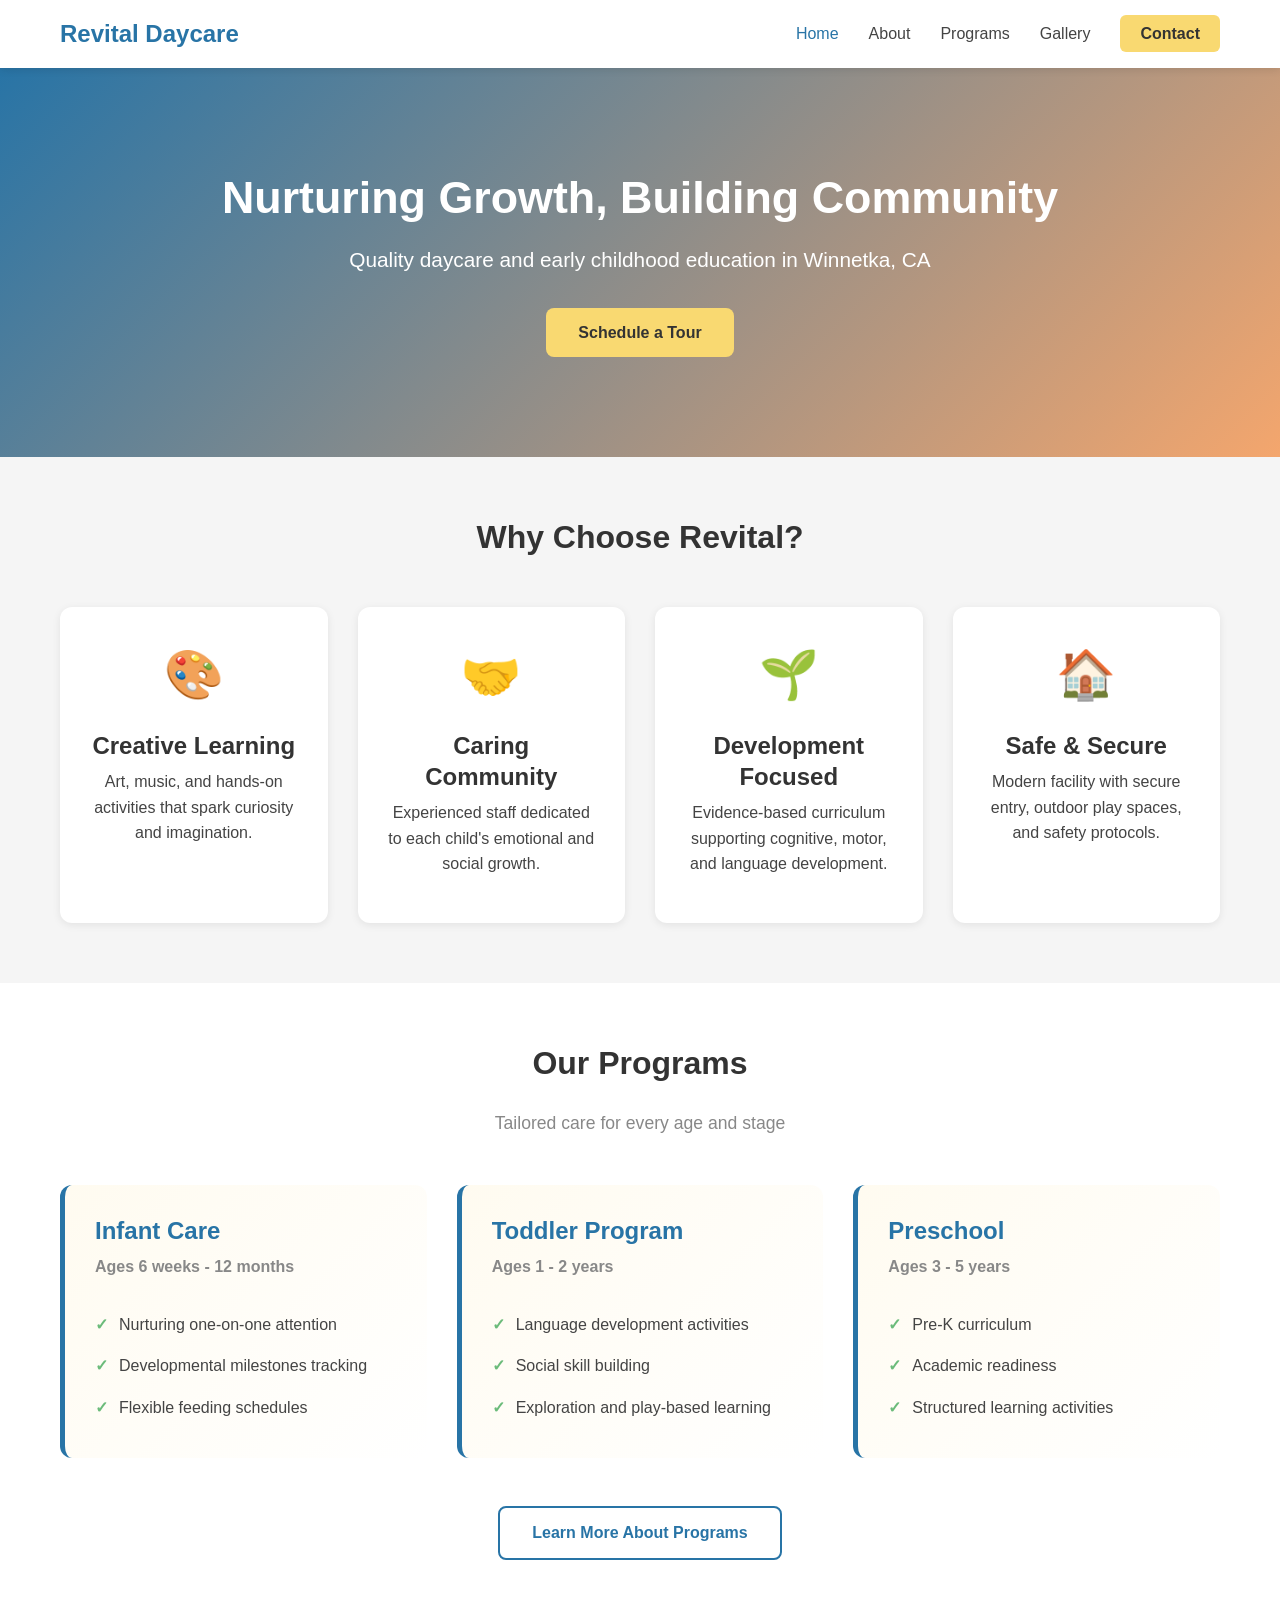
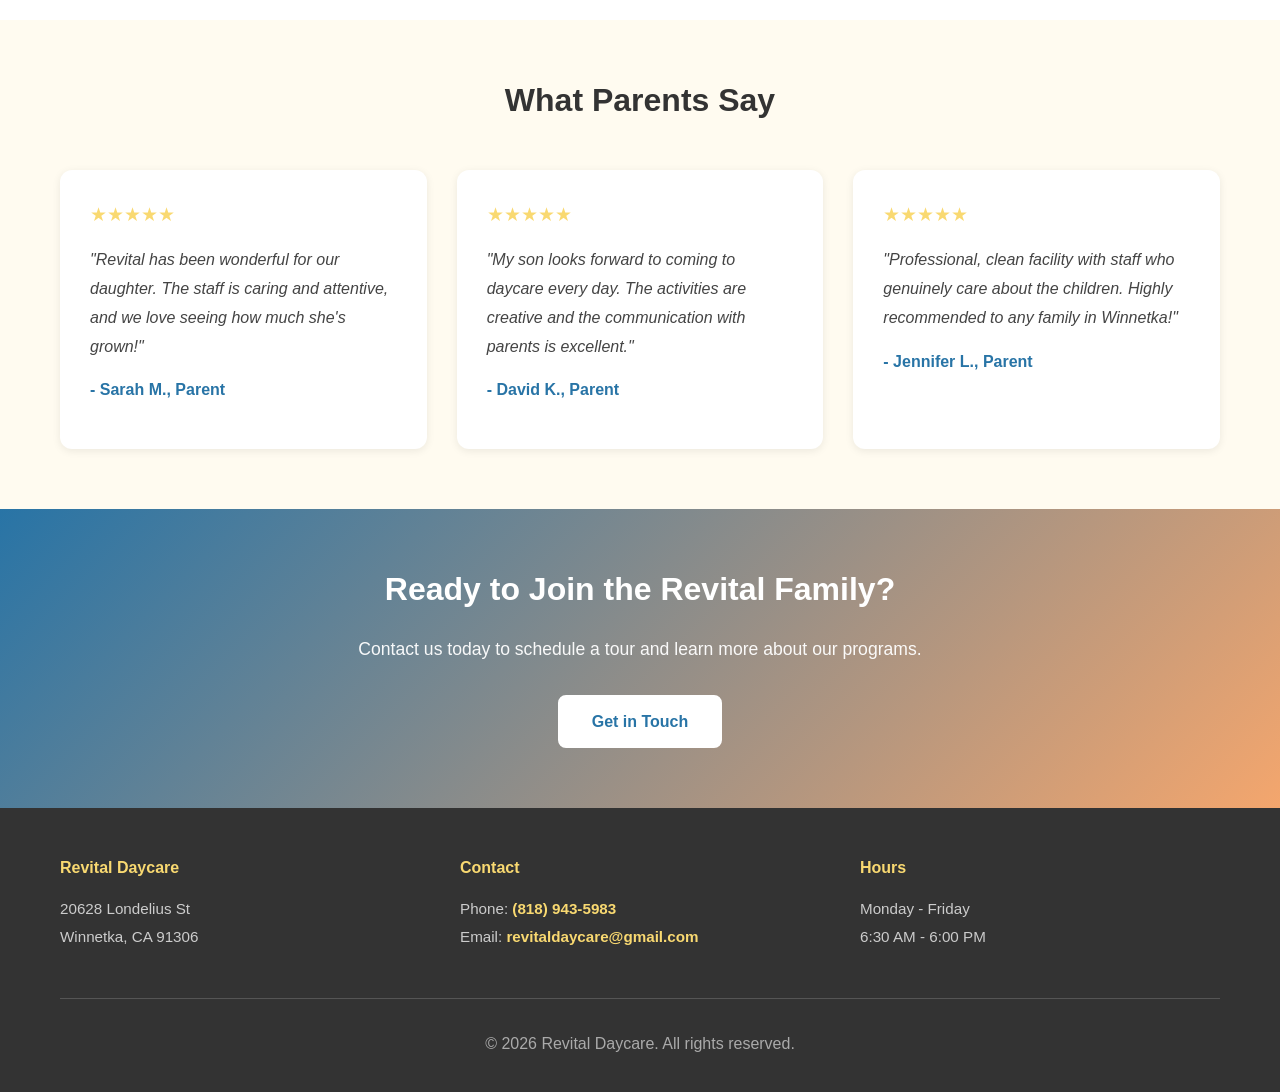
==== index.html @ ffdc086a "Initial commit: Revital Daycare static site 5 flat HTML pages, CSS, JS, SEO files (sitemap, robots.t" ====
<!DOCTYPE html>
<html lang="en">
<head>
    <meta charset="UTF-8">
    <meta name="viewport" content="width=device-width, initial-scale=1.0">
    <meta name="description" content="Revital Daycare in Winnetka, CA - Quality childcare and early childhood education for infants, toddlers, and preschoolers. Play-based learning in a safe, nurturing environment. Schedule a tour today!">
    <meta name="keywords" content="daycare, preschool, childcare, Winnetka, early childhood education">
    <meta name="author" content="Revital Daycare">
    <link rel="icon" type="image/x-icon" href="favicon.ico"> <!-- File missing --> <!-- File missing --> <!-- File missing --> <!-- File missing --> <!-- File missing -->
    <title>Revital Daycare - Quality Childcare in Winnetka, CA</title>
    <meta property="og:title" content="Revital Daycare - Quality Childcare in Winnetka, CA">
    <meta property="og:description" content="Quality childcare and early childhood education for infants, toddlers, and preschoolers in Winnetka, CA.">
    <meta property="og:type" content="website">
    <meta property="og:url" content="https://revitaldaycare.com">
    <meta property="og:image" content="https://revitaldaycare.com/images/og-image.jpg">
    <meta name="twitter:card" content="summary_large_image">
    <meta name="twitter:title" content="Revital Daycare - Quality Childcare in Winnetka, CA">
    <meta name="twitter:description" content="Quality childcare and early childhood education for infants, toddlers, and preschoolers in Winnetka, CA.">
    <meta name="twitter:image" content="https://revitaldaycare.com/images/og-image.jpg">
    <meta property="og:locale" content="en_US">
    <meta property="og:site_name" content="Revital Daycare">
    <link rel="canonical" href="https://revitaldaycare.com/">
    <link rel="stylesheet" href="styles.css">
    <script type="application/ld+json">
    {
      "@context": "https://schema.org",
      "@type": "ChildCare",
      "name": "Revital Daycare",
      "image": "https://revitaldaycare.com/images/logo.png",
      "description": "Quality childcare and early childhood education for infants, toddlers, and preschoolers in Winnetka, CA. Play-based learning, nurturing staff, and a safe environment.",
      "address": {
        "@type": "PostalAddress",
        "streetAddress": "20628 Londelius St",
        "addressLocality": "Winnetka",
        "addressRegion": "CA",
        "postalCode": "91306",
        "addressCountry": "US"
      },
      "telephone": "+1-818-943-5983",
      "url": "https://revitaldaycare.com",
      "openingHoursSpecification": {
        "@type": "OpeningHoursSpecification",
        "dayOfWeek": ["Monday", "Tuesday", "Wednesday", "Thursday", "Friday"],
        "opens": "06:30",
        "closes": "18:00"
      }
    }
    </script>
</head>
<body>
    <!-- Navigation -->
    <nav class="navbar">
        <div class="container">
            <div class="nav-brand">
                <a href="index.html" class="logo">Revital Daycare</a>
            </div>
            <ul class="nav-menu">
                <li><a href="index.html" class="active">Home</a></li>
                <li><a href="about.html">About</a></li>
                <li><a href="programs.html">Programs</a></li>
                <li><a href="gallery.html">Gallery</a></li>
                <li><a href="contact.html" class="btn-cta">Contact</a></li>
            </ul>
            <div class="hamburger">
                <span></span>
                <span></span>
                <span></span>
            </div>
        </div>
    </nav>

    <main id="main-content">

    <!-- Hero Section -->
    <section class="hero">
        <div class="hero-content">
            <h1>Nurturing Growth, Building Community</h1>
            <p>Quality daycare and early childhood education in Winnetka, CA</p>
            <a href="contact.html" class="btn btn-primary">Schedule a Tour</a>
        </div>
    </section>

    <!-- Features Section -->
    <section class="features">
        <div class="container">
            <h2>Why Choose Revital?</h2>
            <div class="features-grid">
                <div class="feature-card">
                    <div class="feature-icon">🎨</div>
                    <h3>Creative Learning</h3>
                    <p>Art, music, and hands-on activities that spark curiosity and imagination.</p>
                </div>
                <div class="feature-card">
                    <div class="feature-icon">🤝</div>
                    <h3>Caring Community</h3>
                    <p>Experienced staff dedicated to each child's emotional and social growth.</p>
                </div>
                <div class="feature-card">
                    <div class="feature-icon">🌱</div>
                    <h3>Development Focused</h3>
                    <p>Evidence-based curriculum supporting cognitive, motor, and language development.</p>
                </div>
                <div class="feature-card">
                    <div class="feature-icon">🏠</div>
                    <h3>Safe & Secure</h3>
                    <p>Modern facility with secure entry, outdoor play spaces, and safety protocols.</p>
                </div>
            </div>
        </div>
    </section>

    <!-- Programs Preview -->
    <section class="programs-preview">
        <div class="container">
            <h2>Our Programs</h2>
            <p class="section-subtitle">Tailored care for every age and stage</p>
            <div class="programs-grid">
                <div class="program-card">
                    <h3>Infant Care</h3>
                    <p>Ages 6 weeks - 12 months</p>
                    <ul>
                        <li>Nurturing one-on-one attention</li>
                        <li>Developmental milestones tracking</li>
                        <li>Flexible feeding schedules</li>
                    </ul>
                </div>
                <div class="program-card">
                    <h3>Toddler Program</h3>
                    <p>Ages 1 - 2 years</p>
                    <ul>
                        <li>Language development activities</li>
                        <li>Social skill building</li>
                        <li>Exploration and play-based learning</li>
                    </ul>
                </div>
                <div class="program-card">
                    <h3>Preschool</h3>
                    <p>Ages 3 - 5 years</p>
                    <ul>
                        <li>Pre-K curriculum</li>
                        <li>Academic readiness</li>
                        <li>Structured learning activities</li>
                    </ul>
                </div>
            </div>
            <a href="programs.html" class="btn btn-outline">Learn More About Programs</a>
        </div>
    </section>

    <!-- Testimonials -->
    <section class="testimonials">
        <div class="container">
            <h2>What Parents Say</h2>
            <div class="testimonials-grid">
                <div class="testimonial-card">
                    <p class="stars">★★★★★</p>
                    <p class="quote">"Revital has been wonderful for our daughter. The staff is caring and attentive, and we love seeing how much she's grown!"</p>
                    <p class="author">- Sarah M., Parent</p>
                </div>
                <div class="testimonial-card">
                    <p class="stars">★★★★★</p>
                    <p class="quote">"My son looks forward to coming to daycare every day. The activities are creative and the communication with parents is excellent."</p>
                    <p class="author">- David K., Parent</p>
                </div>
                <div class="testimonial-card">
                    <p class="stars">★★★★★</p>
                    <p class="quote">"Professional, clean facility with staff who genuinely care about the children. Highly recommended to any family in Winnetka!"</p>
                    <p class="author">- Jennifer L., Parent</p>
                </div>
            </div>
        </div>
    </section>

    <!-- CTA Section -->
    <section class="cta-section">
        <div class="container">
            <h2>Ready to Join the Revital Family?</h2>
            <p>Contact us today to schedule a tour and learn more about our programs.</p>
            <a href="contact.html" class="btn btn-light">Get in Touch</a>
        </div>
    </section>

    </main>

    <!-- Footer -->
    <footer class="footer">
        <div class="container">
            <div class="footer-content">
                <div class="footer-section">
                    <h4>Revital Daycare</h4>
                    <p>20628 Londelius St<br>Winnetka, CA 91306</p>
                </div>
                <div class="footer-section">
                    <h4>Contact</h4>
                    <p>Phone: <a href="tel:+1-818-943-5983">(818) 943-5983</a><br>
                    Email: <a href="mailto:revitaldaycare@gmail.com">revitaldaycare@gmail.com</a></p>
                </div>
                <div class="footer-section">
                    <h4>Hours</h4>
                    <p>Monday - Friday<br>6:30 AM - 6:00 PM</p>
                </div>
            </div>
            <div class="footer-bottom">
                <p>&copy; 2026 Revital Daycare. All rights reserved.</p>
            </div>
        </div>
    </footer>

    <script src="script.js"></script>
</body>
</html>
---- styles.css ----
/* ===== REVITAL DAYCARE - MAIN STYLESHEET ===== */

/* Color Palette */
:root {
    --primary: #2874A6;      /* Dark Teal - WCAG AA contrast on white */
    --secondary: #F4A66D;    /* Warm Coral */
    --accent: #F9D971;       /* Soft Yellow */
    --cream: #FFFBF0;        /* Cream */
    --light-gray: #F5F5F5;   /* Light Gray */
    --dark-gray: #333;       /* Dark Gray */
    --text: #444;            /* Body Text */
    --border: #E0E0E0;       /* Borders */
    --success: #6BBB7A;      /* Soft Green */
}

/* Scroll Animation */
.animate-fade {
    opacity: 0;
    transform: translateY(20px);
    transition: opacity 0.6s ease, transform 0.6s ease;
}
.animate-visible {
    opacity: 1 !important;
    transform: translateY(0) !important;
}

/* ===== RESET & BASE ===== */

* {
    margin: 0;
    padding: 0;
    box-sizing: border-box;
}

html {
    scroll-behavior: smooth;
}

body {
    font-family: 'Segoe UI', Tahoma, Geneva, Verdana, sans-serif;
    line-height: 1.6;
    color: var(--text);
    background-color: #fff;
}

.container {
    max-width: 1200px;
    margin: 0 auto;
    padding: 0 20px;
}

/* ===== TYPOGRAPHY ===== */

h1, h2, h3, h4, h5, h6 {
    font-family: 'Segoe UI', Tahoma, Geneva, Verdana, sans-serif;
    color: var(--dark-gray);
    margin-bottom: 1rem;
    line-height: 1.3;
}

h1 {
    font-size: 2.5rem;
    font-weight: 700;
}

h2 {
    font-size: 2rem;
    font-weight: 600;
    margin-bottom: 1.5rem;
}

h3 {
    font-size: 1.5rem;
    font-weight: 600;
}

p {
    margin-bottom: 1rem;
}

a {
    color: var(--primary);
    text-decoration: none;
    transition: color 0.3s ease;
}

a:hover {
    color: var(--secondary);
}

/* ===== BUTTONS ===== */

.btn {
    display: inline-block;
    padding: 12px 32px;
    border-radius: 8px;
    font-size: 1rem;
    font-weight: 600;
    text-align: center;
    cursor: pointer;
    transition: all 0.3s ease;
    border: none;
    text-decoration: none;
}

.btn-primary {
    background-color: var(--primary);
    color: white;
}

.btn-primary:hover {
    background-color: #4A8FBD;
    transform: translateY(-2px);
    box-shadow: 0 4px 12px rgba(93, 173, 226, 0.3);
}

.btn-outline {
    background-color: transparent;
    color: var(--primary);
    border: 2px solid var(--primary);
}

.btn-outline:hover {
    background-color: var(--primary);
    color: white;
}

.btn-light {
    background-color: white;
    color: var(--primary);
    border: 2px solid white;
}

.btn-light:hover {
    background-color: var(--cream);
    color: var(--primary);
}

/* ===== NAVIGATION ===== */

.navbar {
    background-color: white;
    box-shadow: 0 2px 8px rgba(0,0,0,0.1);
    position: sticky;
    top: 0;
    z-index: 100;
}

.navbar .container {
    display: flex;
    justify-content: space-between;
    align-items: center;
    padding: 15px 20px;
}

.nav-brand .logo {
    font-size: 1.5rem;
    font-weight: 700;
    color: var(--primary);
}

.nav-menu {
    display: flex;
    list-style: none;
    gap: 30px;
    align-items: center;
}

.nav-menu a {
    color: var(--text);
    font-weight: 500;
    transition: color 0.3s ease;
}

.nav-menu a:hover,
.nav-menu a.active {
    color: var(--primary);
}

.nav-menu .btn-cta {
    background-color: var(--accent);
    color: var(--dark-gray);
    padding: 10px 20px;
    border-radius: 6px;
    font-weight: 600;
}

.nav-menu .btn-cta:hover {
    background-color: #F5C94E;
    color: var(--dark-gray);
}

.hamburger {
    display: none;
    flex-direction: column;
    cursor: pointer;
}

.hamburger span {
    width: 25px;
    height: 3px;
    background-color: var(--primary);
    margin: 5px 0;
    transition: 0.3s;
}

/* ===== HERO SECTION ===== */

.hero {
    background: linear-gradient(135deg, var(--primary) 0%, var(--secondary) 100%);
    color: white;
    padding: 100px 20px;
    text-align: center;
}

.hero-content h1 {
    color: white;
    font-size: 2.8rem;
    margin-bottom: 1rem;
}

.hero-content p {
    font-size: 1.3rem;
    margin-bottom: 2rem;
}

.hero-content .btn-primary {
    background-color: var(--accent);
    color: var(--dark-gray);
}

.hero-content .btn-primary:hover {
    background-color: #F5C94E;
}

/* ===== PAGE HEADER ===== */

.page-header {
    background: linear-gradient(135deg, var(--primary) 0%, #4A8FBD 100%);
    color: white;
    padding: 60px 20px;
    text-align: center;
}

.page-header h1 {
    color: white;
    font-size: 2.5rem;
    margin-bottom: 0.5rem;
}

.page-header p {
    font-size: 1.2rem;
    opacity: 0.95;
}

/* ===== SECTIONS ===== */

section {
    padding: 60px 20px;
}

.section-subtitle {
    font-size: 1.1rem;
    color: #888;
    text-align: center;
    margin-bottom: 2rem;
}

/* ===== FEATURES SECTION ===== */

.features {
    background-color: var(--light-gray);
}

.features h2 {
    text-align: center;
    margin-bottom: 3rem;
}

.features-grid {
    display: grid;
    grid-template-columns: repeat(auto-fit, minmax(250px, 1fr));
    gap: 30px;
}

.feature-card {
    background-color: white;
    padding: 30px;
    border-radius: 12px;
    text-align: center;
    box-shadow: 0 2px 8px rgba(0,0,0,0.08);
    transition: transform 0.3s ease, box-shadow 0.3s ease;
}

.feature-card:hover {
    transform: translateY(-5px);
    box-shadow: 0 4px 15px rgba(0,0,0,0.15);
}

.feature-icon {
    font-size: 3rem;
    margin-bottom: 1rem;
}

.feature-card h3 {
    margin-bottom: 0.5rem;
}

/* ===== PROGRAMS SECTION ===== */

.programs-preview {
    text-align: center;
}

.programs-grid {
    display: grid;
    grid-template-columns: repeat(auto-fit, minmax(280px, 1fr));
    gap: 30px;
    margin: 3rem 0;
}

.program-card {
    background: linear-gradient(135deg, var(--cream) 0%, white 100%);
    padding: 30px;
    border-radius: 12px;
    border-left: 5px solid var(--primary);
    text-align: left;
    transition: all 0.3s ease;
}

.program-card:hover {
    box-shadow: 0 4px 15px rgba(0,0,0,0.1);
    transform: translateY(-3px);
}

.program-card h3 {
    color: var(--primary);
    margin-bottom: 0.5rem;
}

.program-card p {
    color: #888;
    font-weight: 600;
    margin-bottom: 1.5rem;
}

.program-card ul {
    list-style: none;
    text-align: left;
}

.program-card li {
    padding: 0.5rem 0;
    padding-left: 1.5rem;
    position: relative;
}

.program-card li:before {
    content: "✓";
    position: absolute;
    left: 0;
    color: var(--success);
    font-weight: bold;
}

/* ===== TESTIMONIALS ===== */

.testimonials {
    background-color: var(--cream);
}

.testimonials h2 {
    text-align: center;
    margin-bottom: 3rem;
}

.testimonials-grid {
    display: grid;
    grid-template-columns: repeat(auto-fit, minmax(300px, 1fr));
    gap: 30px;
}

.testimonial-card {
    background-color: white;
    padding: 30px;
    border-radius: 12px;
    box-shadow: 0 2px 8px rgba(0,0,0,0.08);
}

.testimonial-card .stars {
    color: var(--accent);
    font-size: 1.2rem;
    margin-bottom: 1rem;
}

.testimonial-card .quote {
    font-style: italic;
    color: var(--text);
    margin-bottom: 1rem;
    line-height: 1.8;
}

.testimonial-card .author {
    font-weight: 600;
    color: var(--primary);
}

/* ===== ABOUT SECTION ===== */

.about-section {
    max-width: 800px;
    margin: 0 auto;
}

.about-content p {
    font-size: 1.1rem;
    line-height: 1.8;
    color: var(--text);
}

/* ===== MISSION & VALUES ===== */

.mission-values {
    background-color: var(--light-gray);
}

.mission-box {
    background: linear-gradient(135deg, var(--primary) 0%, var(--secondary) 100%);
    color: white;
    padding: 40px;
    border-radius: 12px;
    margin-bottom: 3rem;
    text-align: center;
    max-width: 800px;
    margin-left: auto;
    margin-right: auto;
}

.mission-box h2 {
    color: white;
}

.values-grid {
    display: grid;
    grid-template-columns: repeat(auto-fit, minmax(240px, 1fr));
    gap: 25px;
    margin-top: 2rem;
}

.value-card {
    background-color: white;
    padding: 25px;
    border-radius: 12px;
    text-align: center;
    border-top: 4px solid var(--primary);
    transition: transform 0.3s ease;
}

.value-card:hover {
    transform: translateY(-3px);
}

/* ===== FACILITY ===== */

.facility {
    max-width: 1000px;
    margin: 0 auto;
}

.facility-grid {
    display: grid;
    grid-template-columns: repeat(auto-fit, minmax(280px, 1fr));
    gap: 30px;
    margin-top: 2rem;
}

.facility-item {
    background: linear-gradient(135deg, var(--cream) 0%, white 100%);
    padding: 30px;
    border-radius: 12px;
    border-left: 4px solid var(--secondary);
    transition: all 0.3s ease;
}

.facility-item:hover {
    box-shadow: 0 4px 12px rgba(0,0,0,0.1);
}

.facility-item h3 {
    color: var(--primary);
    margin-bottom: 0.5rem;
}

/* ===== TEAM ===== */

.team h2 {
    text-align: center;
}

.team-grid {
    display: grid;
    grid-template-columns: repeat(auto-fit, minmax(250px, 1fr));
    gap: 30px;
    margin: 3rem 0;
}

.team-member {
    background-color: white;
    border-radius: 12px;
    overflow: hidden;
    box-shadow: 0 2px 8px rgba(0,0,0,0.08);
    transition: all 0.3s ease;
}

.team-member:hover {
    transform: translateY(-5px);
    box-shadow: 0 4px 15px rgba(0,0,0,0.15);
}

.member-image {
    background: linear-gradient(135deg, var(--primary) 0%, var(--secondary) 100%);
    height: 200px;
    display: flex;
    align-items: center;
    justify-content: center;
    color: white;
    font-size: 0.95rem;
    text-align: center;
    padding: 20px;
}

.team-member h3 {
    padding: 20px 20px 5px 20px;
    margin: 0;
}

.team-member .role {
    padding: 0 20px;
    color: var(--primary);
    font-weight: 600;
    font-size: 0.95rem;
}

.team-member .bio {
    padding: 10px 20px 20px 20px;
    font-size: 0.95rem;
}

.team-note {
    text-align: center;
    color: #666;
    font-style: italic;
    margin-top: 2rem;
}

/* ===== CERTIFICATIONS ===== */

.certifications {
    background-color: var(--light-gray);
}

.certifications h2 {
    text-align: center;
}

.cert-grid {
    display: grid;
    grid-template-columns: repeat(auto-fit, minmax(280px, 1fr));
    gap: 25px;
    margin-top: 2rem;
}

.cert-item {
    background-color: white;
    padding: 30px;
    border-radius: 12px;
    text-align: center;
    border-top: 4px solid var(--secondary);
}

/* ===== PROGRAM DETAILS ===== */

.program-detail {
    max-width: 1100px;
    margin: 0 auto;
}

.program-detail.alt {
    background-color: var(--light-gray);
}

.program-detail-content {
    display: grid;
    grid-template-columns: 1fr 1fr;
    gap: 50px;
    align-items: center;
    margin: 2rem 0;
}

.program-detail-content .program-text {
    flex: 1;
}

.program-detail-content .program-image {
    background: linear-gradient(135deg, var(--primary) 0%, var(--secondary) 100%);
    height: 400px;
    border-radius: 12px;
    display: flex;
    align-items: center;
    justify-content: center;
    color: white;
    font-size: 1rem;
    text-align: center;
    padding: 20px;
}

.age-range {
    color: var(--primary);
    font-weight: 600;
    font-size: 1.1rem;
}

.program-description {
    font-size: 1.05rem;
    line-height: 1.8;
    margin: 1.5rem 0;
    color: var(--text);
}

.program-features {
    list-style: none;
    margin: 1.5rem 0;
}

.program-features li {
    padding: 0.75rem 0;
    padding-left: 1.5rem;
    position: relative;
    line-height: 1.6;
}

.program-features li:before {
    content: "→";
    position: absolute;
    left: 0;
    color: var(--secondary);
    font-weight: bold;
}

/* ===== CURRICULUM ===== */

.curriculum {
    max-width: 1000px;
    margin: 0 auto;
}

.curriculum > p {
    font-size: 1.05rem;
    line-height: 1.8;
    margin-bottom: 2rem;
    color: var(--text);
}

.curriculum-grid {
    display: grid;
    grid-template-columns: repeat(auto-fit, minmax(240px, 1fr));
    gap: 25px;
    margin-top: 2rem;
}

.curriculum-item {
    background: linear-gradient(135deg, var(--cream) 0%, white 100%);
    padding: 25px;
    border-radius: 12px;
    border-left: 4px solid var(--primary);
}

.curriculum-item h3 {
    color: var(--primary);
    margin-bottom: 0.5rem;
}

/* ===== ENROLLMENT ===== */

.enrollment {
    max-width: 1000px;
    margin: 0 auto;
}

.enrollment h2 {
    text-align: center;
}

.enrollment-content {
    display: grid;
    grid-template-columns: 1fr 1fr;
    gap: 40px;
    margin: 2rem 0;
}

.enrollment-info,
.pricing-note {
    background-color: var(--light-gray);
    padding: 30px;
    border-radius: 12px;
    border-left: 4px solid var(--primary);
}

.enrollment-info h3,
.pricing-note h3 {
    color: var(--primary);
    margin-bottom: 1rem;
}

.enrollment-info ol {
    padding-left: 1.5rem;
}

.enrollment-info li {
    margin-bottom: 0.75rem;
    line-height: 1.6;
}

.enrollment-cta {
    background: linear-gradient(135deg, var(--primary) 0%, var(--secondary) 100%);
    color: white;
    padding: 40px;
    border-radius: 12px;
    text-align: center;
    margin-top: 2rem;
}

.enrollment-cta h3 {
    color: white;
    margin-bottom: 0.5rem;
}

.enrollment-cta p {
    color: rgba(255,255,255,0.95);
    margin-bottom: 1.5rem;
}

/* ===== GALLERY ===== */

.gallery {
    max-width: 1200px;
    margin: 0 auto;
}

.gallery-intro {
    text-align: center;
    font-size: 1.05rem;
    margin-bottom: 2rem;
    color: var(--text);
}

.gallery h2 {
    color: var(--primary);
    margin: 2.5rem 0 1.5rem 0;
}

.gallery-grid {
    display: grid;
    grid-template-columns: repeat(auto-fill, minmax(280px, 1fr));
    gap: 20px;
    margin-bottom: 3rem;
}

.gallery-item {
    border-radius: 12px;
    overflow: hidden;
    box-shadow: 0 2px 8px rgba(0,0,0,0.1);
    transition: all 0.3s ease;
}

.gallery-item:hover {
    transform: translateY(-5px);
    box-shadow: 0 4px 15px rgba(0,0,0,0.15);
}

.gallery-image {
    background: linear-gradient(135deg, var(--primary) 0%, var(--secondary) 100%);
    height: 250px;
    display: flex;
    align-items: center;
    justify-content: center;
    color: white;
    font-size: 0.95rem;
    text-align: center;
    padding: 20px;
}

.gallery-caption {
    background-color: white;
    padding: 15px;
    text-align: center;
    font-weight: 600;
    color: var(--primary);
}

.gallery-info {
    background-color: var(--light-gray);
    text-align: center;
    border-radius: 12px;
    padding: 40px;
}

.gallery-info h2 {
    margin-bottom: 1rem;
}

.gallery-info p {
    margin-bottom: 1.5rem;
}

/* ===== CONTACT ===== */

.contact-section {
    max-width: 1200px;
    margin: 0 auto;
}

.contact-grid {
    display: grid;
    grid-template-columns: 1fr 1fr;
    gap: 50px;
}

.contact-info h2 {
    margin-bottom: 2rem;
    color: var(--primary);
}

.info-item {
    margin-bottom: 2rem;
    padding-bottom: 2rem;
    border-bottom: 2px solid var(--border);
}

.info-item:last-child {
    border-bottom: none;
}

.info-item h3 {
    color: var(--primary);
    margin-bottom: 0.5rem;
}

.contact-form-wrapper h2 {
    color: var(--primary);
    margin-bottom: 2rem;
}

.contact-form {
    background-color: var(--light-gray);
    padding: 30px;
    border-radius: 12px;
}

.form-group {
    margin-bottom: 1.5rem;
}

.form-group label {
    display: block;
    margin-bottom: 0.5rem;
    font-weight: 600;
    color: var(--dark-gray);
}

.form-group input,
.form-group select,
.form-group textarea {
    width: 100%;
    padding: 12px;
    border: 2px solid var(--border);
    border-radius: 6px;
    font-family: inherit;
    font-size: 1rem;
    transition: border-color 0.3s ease;
}

.form-group input:focus,
.form-group select:focus,
.form-group textarea:focus {
    outline: none;
    border-color: var(--primary);
    box-shadow: 0 0 0 3px rgba(93, 173, 226, 0.1);
}

.contact-form button {
    width: 100%;
    margin-top: 1rem;
}

.form-note {
    text-align: center;
    color: #888;
    font-size: 0.9rem;
    margin-top: 1rem;
}

/* ===== MAP SECTION ===== */

.map-section {
    max-width: 1000px;
    margin: 0 auto;
    text-align: center;
}

.map-placeholder {
    background: linear-gradient(135deg, var(--primary) 0%, var(--secondary) 100%);
    height: 400px;
    border-radius: 12px;
    display: flex;
    flex-direction: column;
    align-items: center;
    justify-content: center;
    color: white;
    font-size: 1.1rem;
    margin-top: 2rem;
}

/* ===== FAQ ===== */

.faq {
    background-color: var(--light-gray);
}

.faq .container {
    max-width: 1000px;
}

.faq h2 {
    text-align: center;
}

.faq-grid {
    display: grid;
    grid-template-columns: repeat(auto-fit, minmax(300px, 1fr));
    gap: 30px;
    margin-top: 2rem;
}

.faq-item {
    background-color: white;
    padding: 25px;
    border-radius: 12px;
    border-left: 4px solid var(--secondary);
}

.faq-item h3 {
    color: var(--primary);
    margin-bottom: 0.75rem;
}

.faq-item p {
    font-size: 0.95rem;
    line-height: 1.6;
}

/* ===== CTA SECTION ===== */

.cta-section {
    background: linear-gradient(135deg, var(--primary) 0%, var(--secondary) 100%);
    color: white;
    text-align: center;
}

.cta-section h2 {
    color: white;
}

.cta-section p {
    color: rgba(255,255,255,0.95);
    font-size: 1.1rem;
    margin-bottom: 2rem;
}

/* ===== FOOTER ===== */

.footer {
    background-color: var(--dark-gray);
    color: white;
    padding: 50px 20px 20px;
}

.footer-content {
    display: grid;
    grid-template-columns: repeat(auto-fit, minmax(250px, 1fr));
    gap: 40px;
    margin-bottom: 2rem;
}

.footer-section h4 {
    color: var(--accent);
    margin-bottom: 1rem;
}

.footer-section p {
    font-size: 0.95rem;
    line-height: 1.8;
    color: #ccc;
}

.footer-section a {
    color: var(--accent);
    font-weight: 600;
}

.footer-section a:hover {
    color: white;
}

.footer-bottom {
    text-align: center;
    padding-top: 2rem;
    border-top: 1px solid #555;
    color: #aaa;
}

/* ===== RESPONSIVE DESIGN ===== */

@media (max-width: 768px) {
    h1 {
        font-size: 2rem;
    }

    h2 {
        font-size: 1.5rem;
    }

    .nav-menu {
        display: none;
        flex-direction: column;
        position: absolute;
        top: 70px;
        left: 0;
        width: 100%;
        background-color: white;
        padding: 20px;
        gap: 10px;
        box-shadow: 0 2px 8px rgba(0,0,0,0.1);
    }

    .nav-menu.active {
        display: flex;
    }

    .hamburger {
        display: flex;
    }

    .hero {
        padding: 60px 20px;
    }

    .hero-content h1 {
        font-size: 2rem;
    }

    .hero-content p {
        font-size: 1.1rem;
    }

    .features-grid,
    .programs-grid,
    .testimonials-grid,
    .values-grid,
    .facility-grid,
    .team-grid,
    .cert-grid,
    .curriculum-grid,
    .faq-grid,
    .gallery-grid {
        grid-template-columns: 1fr;
    }

    .program-detail-content {
        grid-template-columns: 1fr;
        gap: 30px;
    }

    .program-detail-content .program-image {
        height: 300px;
    }

    .contact-grid {
        grid-template-columns: 1fr;
        gap: 30px;
    }

    .enrollment-content {
        grid-template-columns: 1fr;
    }

    section {
        padding: 40px 20px;
    }

    .page-header h1 {
        font-size: 2rem;
    }

    .map-placeholder {
        height: 300px;
    }

    .contact-form-wrapper iframe {
        height: 600px;
    }
}

@media (max-width: 480px) {
    h1 {
        font-size: 1.5rem;
    }

    h2 {
        font-size: 1.3rem;
    }

    .btn {
        padding: 10px 20px;
        font-size: 0.9rem;
    }

    section {
        padding: 30px 15px;
    }

    .navbar .container {
        padding: 12px 15px;
    }

    .nav-brand .logo {
        font-size: 1.2rem;
    }

    .hero {
        padding: 40px 15px;
    }

    .hero-content h1 {
        font-size: 1.5rem;
    }

    .hero-content p {
        font-size: 1rem;
    }

    .contact-form {
        padding: 20px;
    }

    .feature-icon {
        font-size: 2rem;
    }

    .program-card,
    .testimonial-card,
    .value-card,
    .facility-item,
    .curriculum-item,
    .faq-item {
        padding: 20px;
    }

    .contact-form-wrapper iframe {
        height: 500px;
    }
}
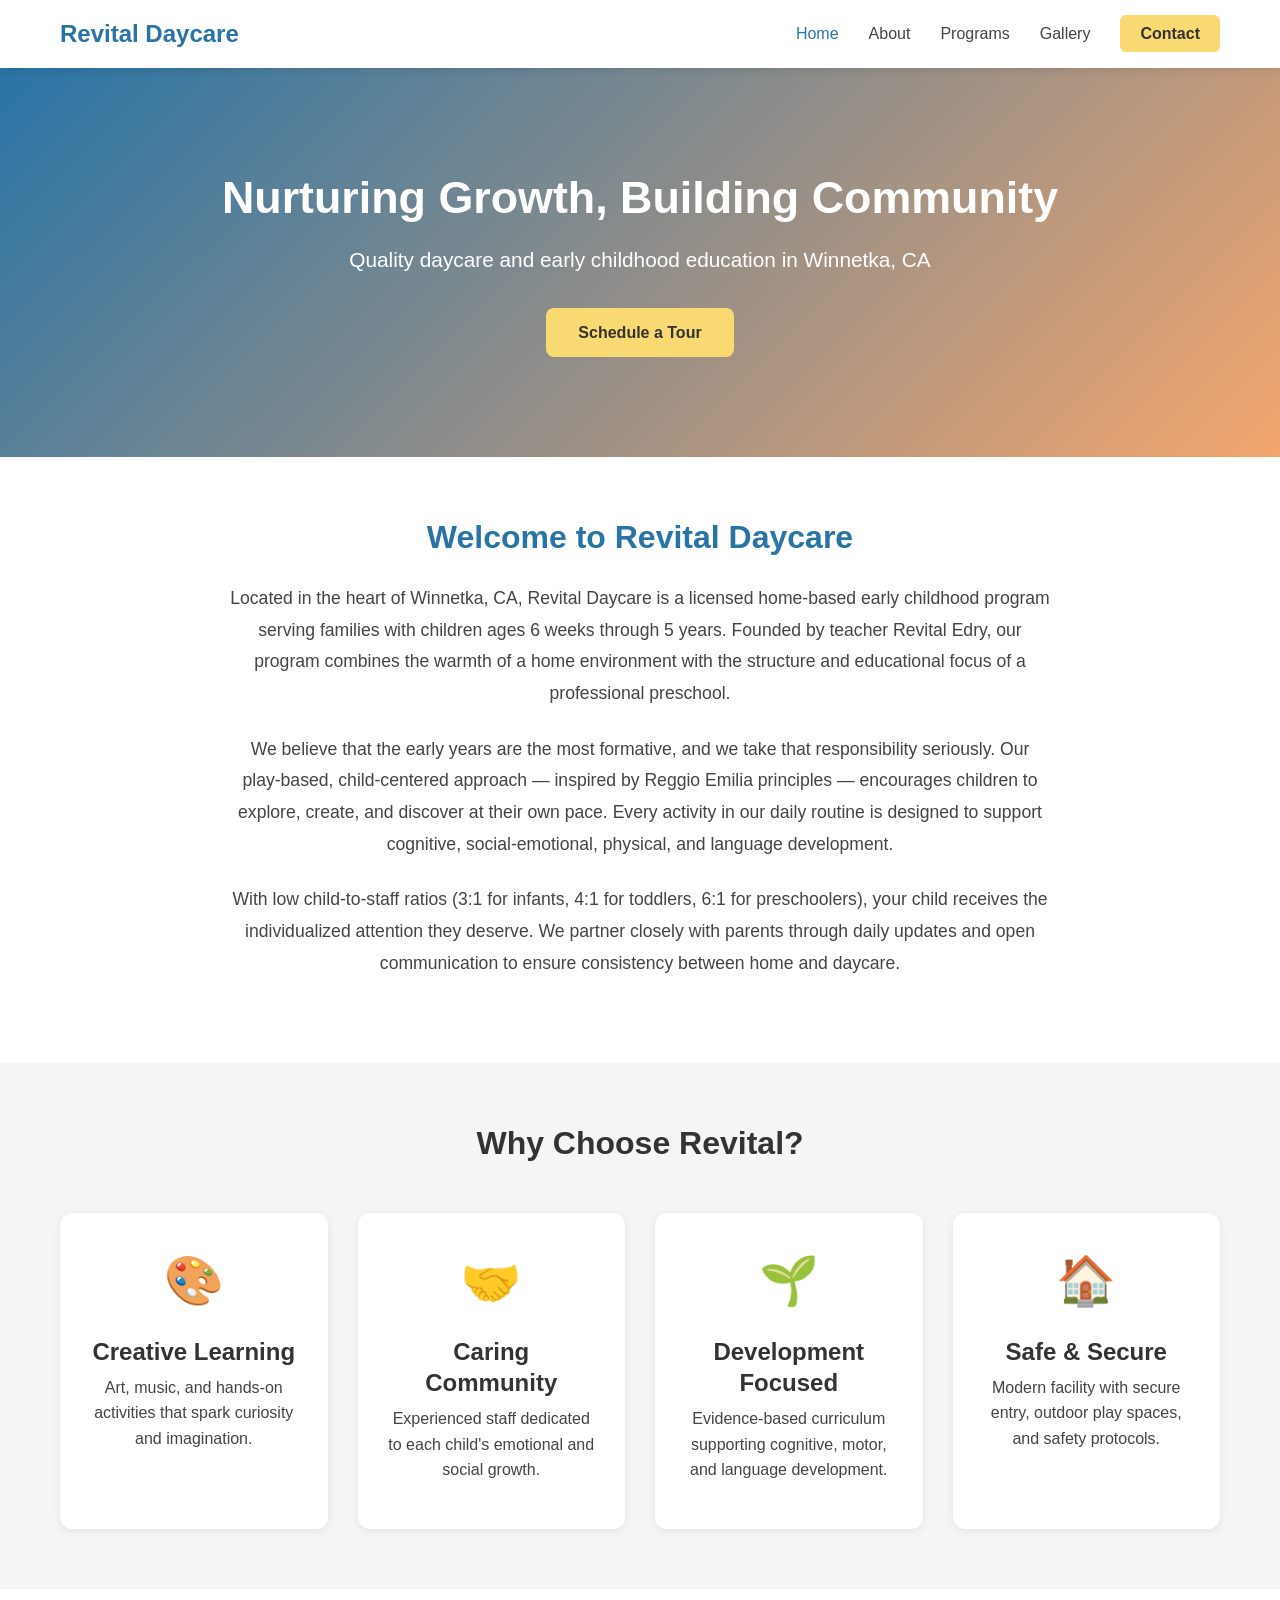
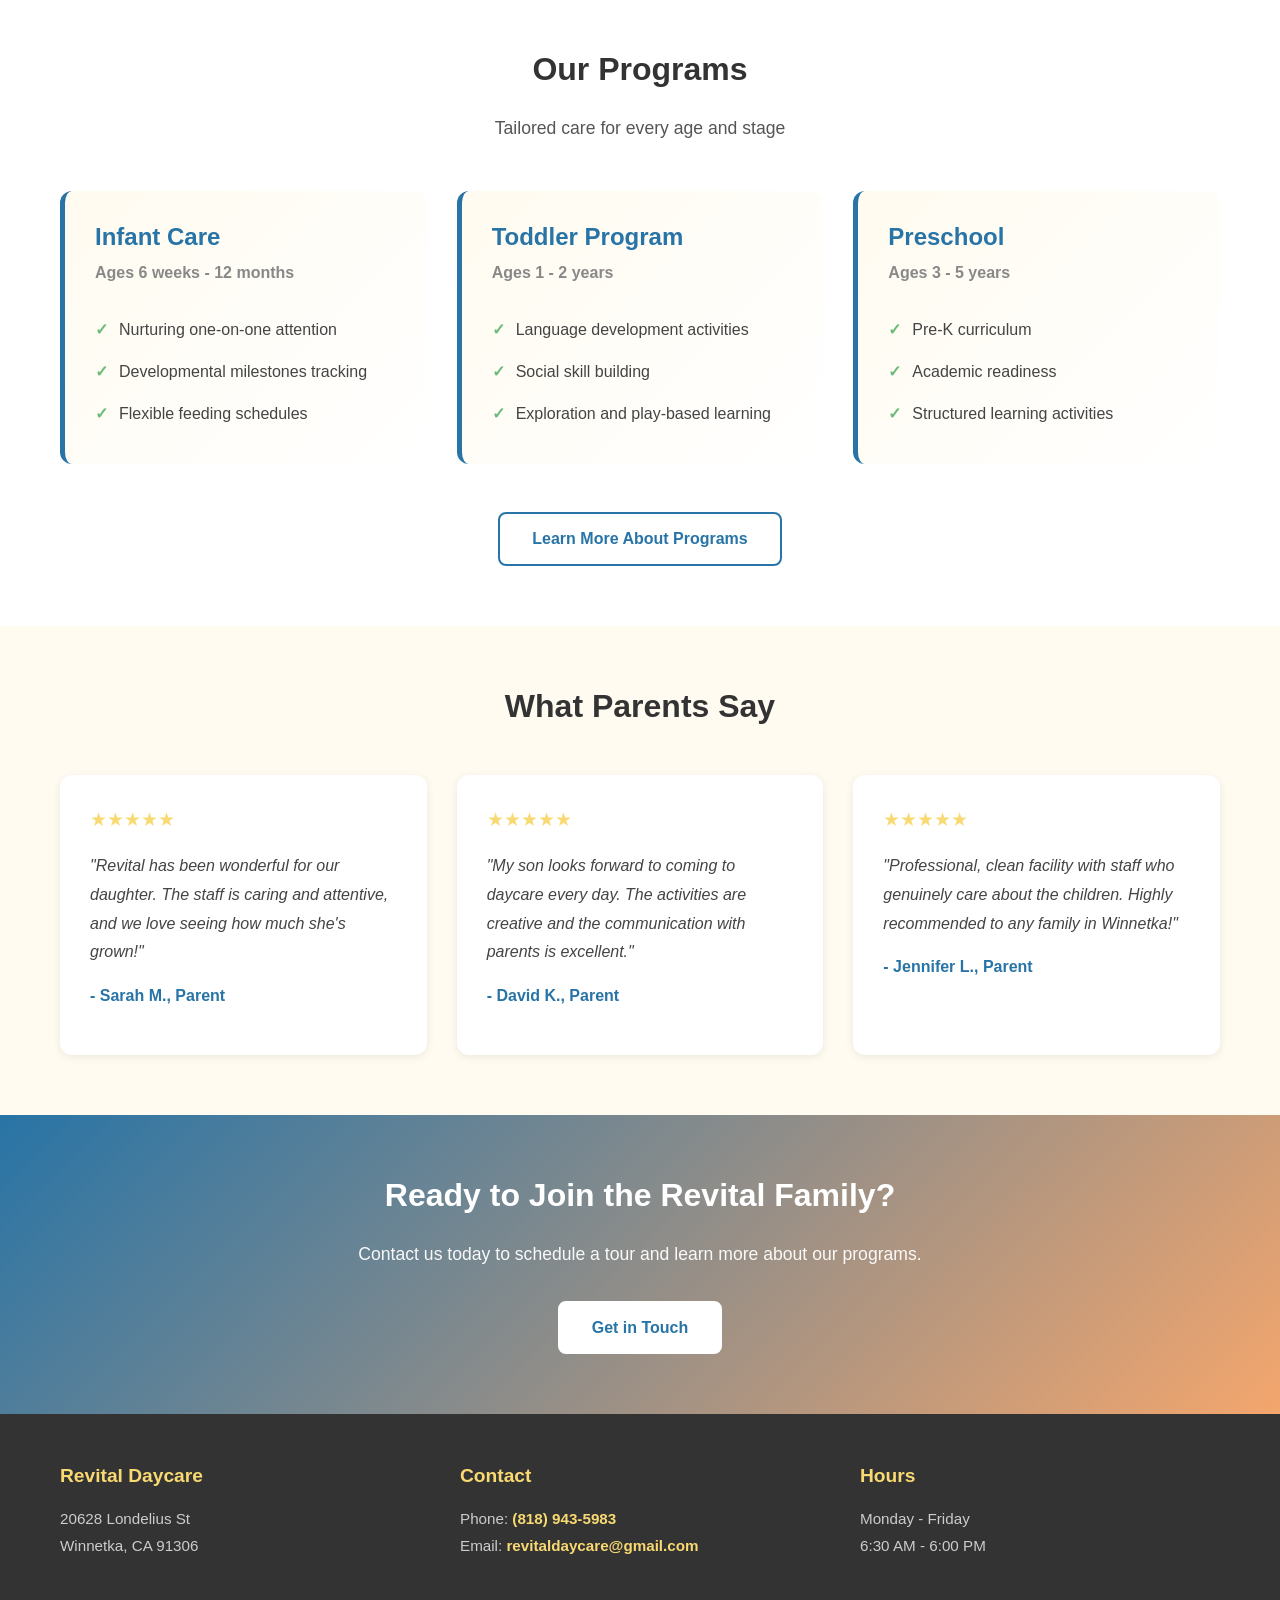
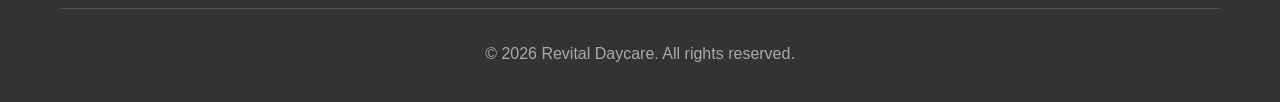
==== commit abae8723: "SEO audit fixes: heading order, contrast, homepage content, bios, images - Fix footer heading order:" ====
--- a/index.html
+++ b/index.html
@@ -6,7 +6,7 @@
     <meta name="description" content="Revital Daycare in Winnetka, CA - Quality childcare and early childhood education for infants, toddlers, and preschoolers. Play-based learning in a safe, nurturing environment. Schedule a tour today!">
     <meta name="keywords" content="daycare, preschool, childcare, Winnetka, early childhood education">
     <meta name="author" content="Revital Daycare">
-    <link rel="icon" type="image/x-icon" href="favicon.ico"> <!-- File missing --> <!-- File missing --> <!-- File missing --> <!-- File missing --> <!-- File missing -->
+    <link rel="icon" type="image/x-icon" href="favicon.ico">
     <title>Revital Daycare - Quality Childcare in Winnetka, CA</title>
     <meta property="og:title" content="Revital Daycare - Quality Childcare in Winnetka, CA">
     <meta property="og:description" content="Quality childcare and early childhood education for infants, toddlers, and preschoolers in Winnetka, CA.">
@@ -80,6 +80,18 @@
         </div>
     </section>
 
+    <!-- Welcome Section -->
+    <section id="welcome" class="welcome-section">
+        <div class="container">
+            <div class="welcome-content">
+                <h2>Welcome to Revital Daycare</h2>
+                <p>Located in the heart of Winnetka, CA, Revital Daycare is a licensed home-based early childhood program serving families with children ages 6 weeks through 5 years. Founded by teacher Revital Edry, our program combines the warmth of a home environment with the structure and educational focus of a professional preschool.</p>
+                <p>We believe that the early years are the most formative, and we take that responsibility seriously. Our play-based, child-centered approach — inspired by Reggio Emilia principles — encourages children to explore, create, and discover at their own pace. Every activity in our daily routine is designed to support cognitive, social-emotional, physical, and language development.</p>
+                <p>With low child-to-staff ratios (3:1 for infants, 4:1 for toddlers, 6:1 for preschoolers), your child receives the individualized attention they deserve. We partner closely with parents through daily updates and open communication to ensure consistency between home and daycare.</p>
+            </div>
+        </div>
+    </section>
+
     <!-- Features Section -->
     <section class="features">
         <div class="container">
@@ -187,16 +199,16 @@
         <div class="container">
             <div class="footer-content">
                 <div class="footer-section">
-                    <h4>Revital Daycare</h4>
+                    <h3>Revital Daycare</h3>
                     <p>20628 Londelius St<br>Winnetka, CA 91306</p>
                 </div>
                 <div class="footer-section">
-                    <h4>Contact</h4>
+                    <h3>Contact</h3>
                     <p>Phone: <a href="tel:+1-818-943-5983">(818) 943-5983</a><br>
                     Email: <a href="mailto:revitaldaycare@gmail.com">revitaldaycare@gmail.com</a></p>
                 </div>
                 <div class="footer-section">
-                    <h4>Hours</h4>
+                    <h3>Hours</h3>
                     <p>Monday - Friday<br>6:30 AM - 6:00 PM</p>
                 </div>
             </div>
--- a/styles.css
+++ b/styles.css
@@ -261,9 +261,29 @@
 
 .section-subtitle {
     font-size: 1.1rem;
-    color: #888;
+    color: #555;
     text-align: center;
     margin-bottom: 2rem;
+}
+
+/* ===== WELCOME SECTION ===== */
+
+.welcome-section {
+    max-width: 900px;
+    margin: 0 auto;
+    text-align: center;
+}
+
+.welcome-content h2 {
+    color: var(--primary);
+    margin-bottom: 1.5rem;
+}
+
+.welcome-content p {
+    font-size: 1.1rem;
+    line-height: 1.8;
+    color: var(--text);
+    margin-bottom: 1.5rem;
 }
 
 /* ===== FEATURES SECTION ===== */
@@ -895,7 +915,7 @@
 
 .form-note {
     text-align: center;
-    color: #888;
+    color: #555;
     font-size: 0.9rem;
     margin-top: 1rem;
 }
@@ -992,9 +1012,10 @@
     margin-bottom: 2rem;
 }
 
-.footer-section h4 {
+.footer-section h3 {
     color: var(--accent);
     margin-bottom: 1rem;
+    font-size: 1.2rem;
 }
 
 .footer-section p {
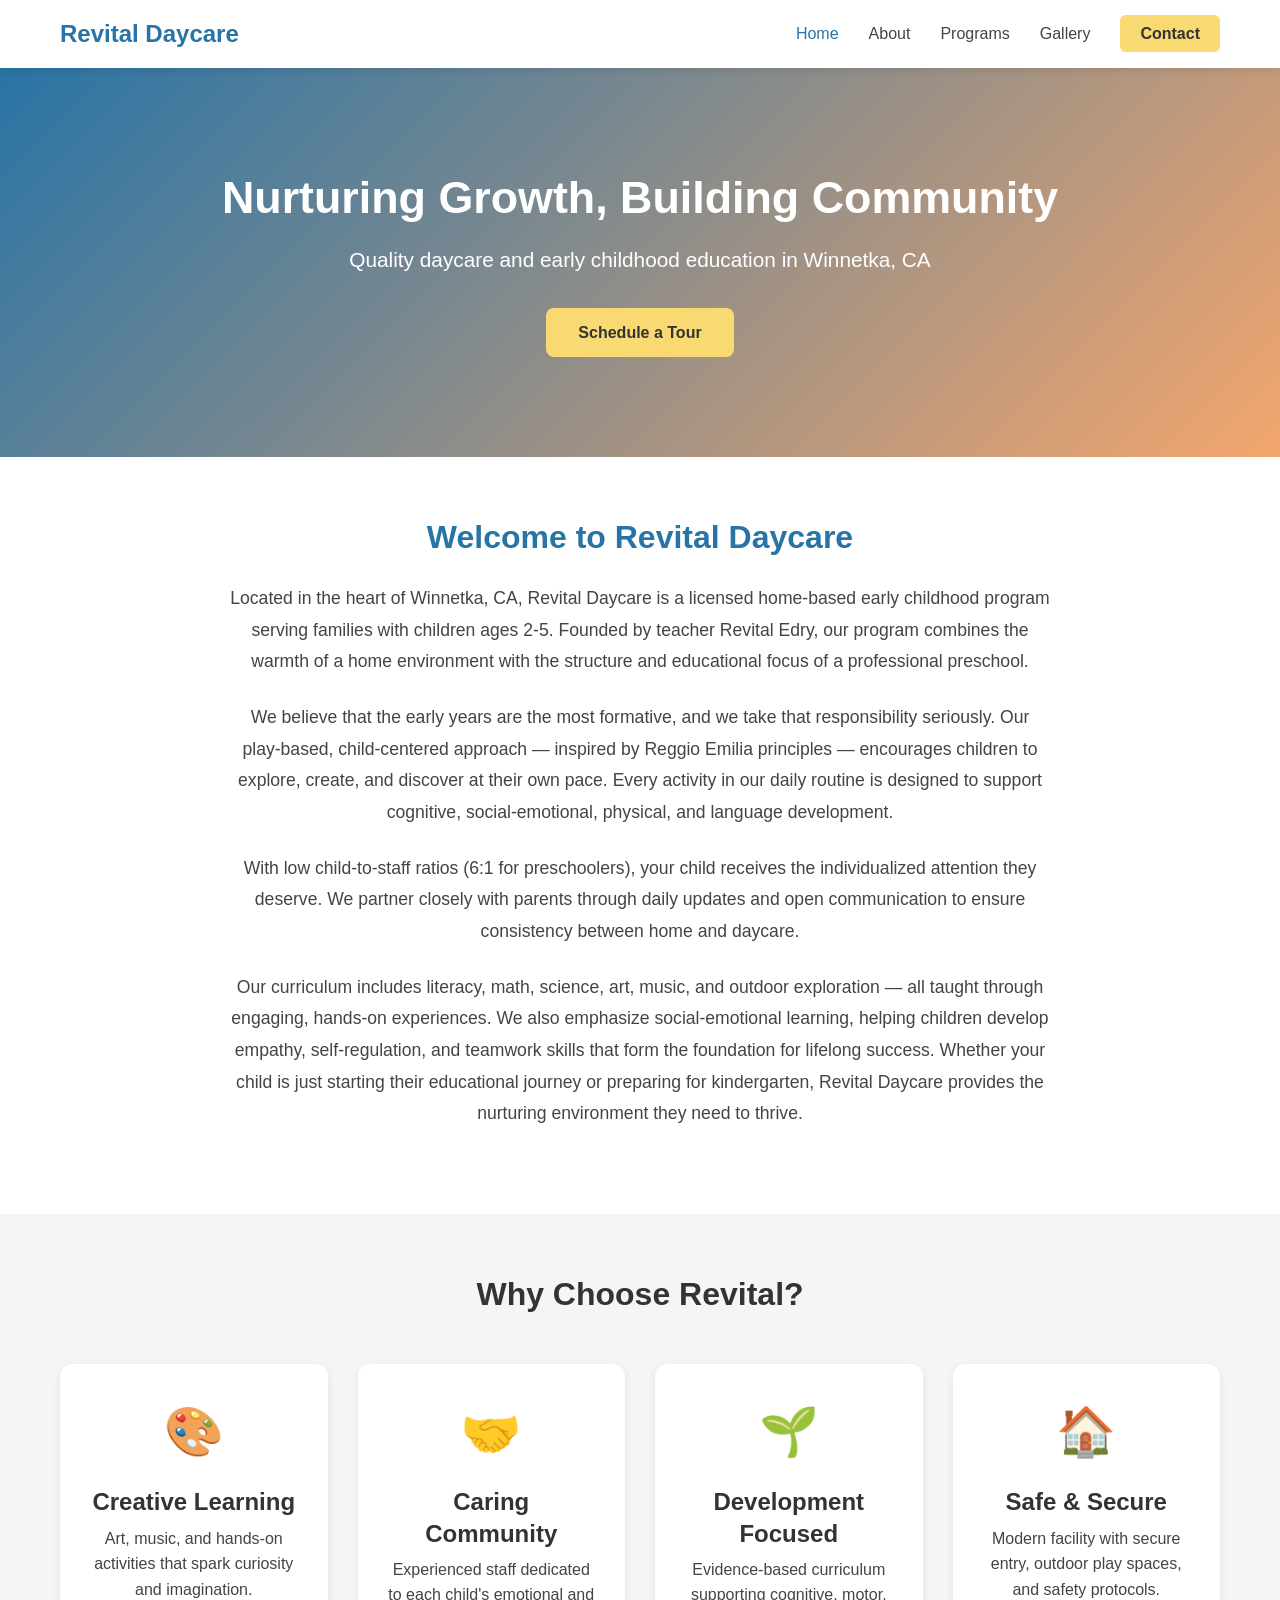
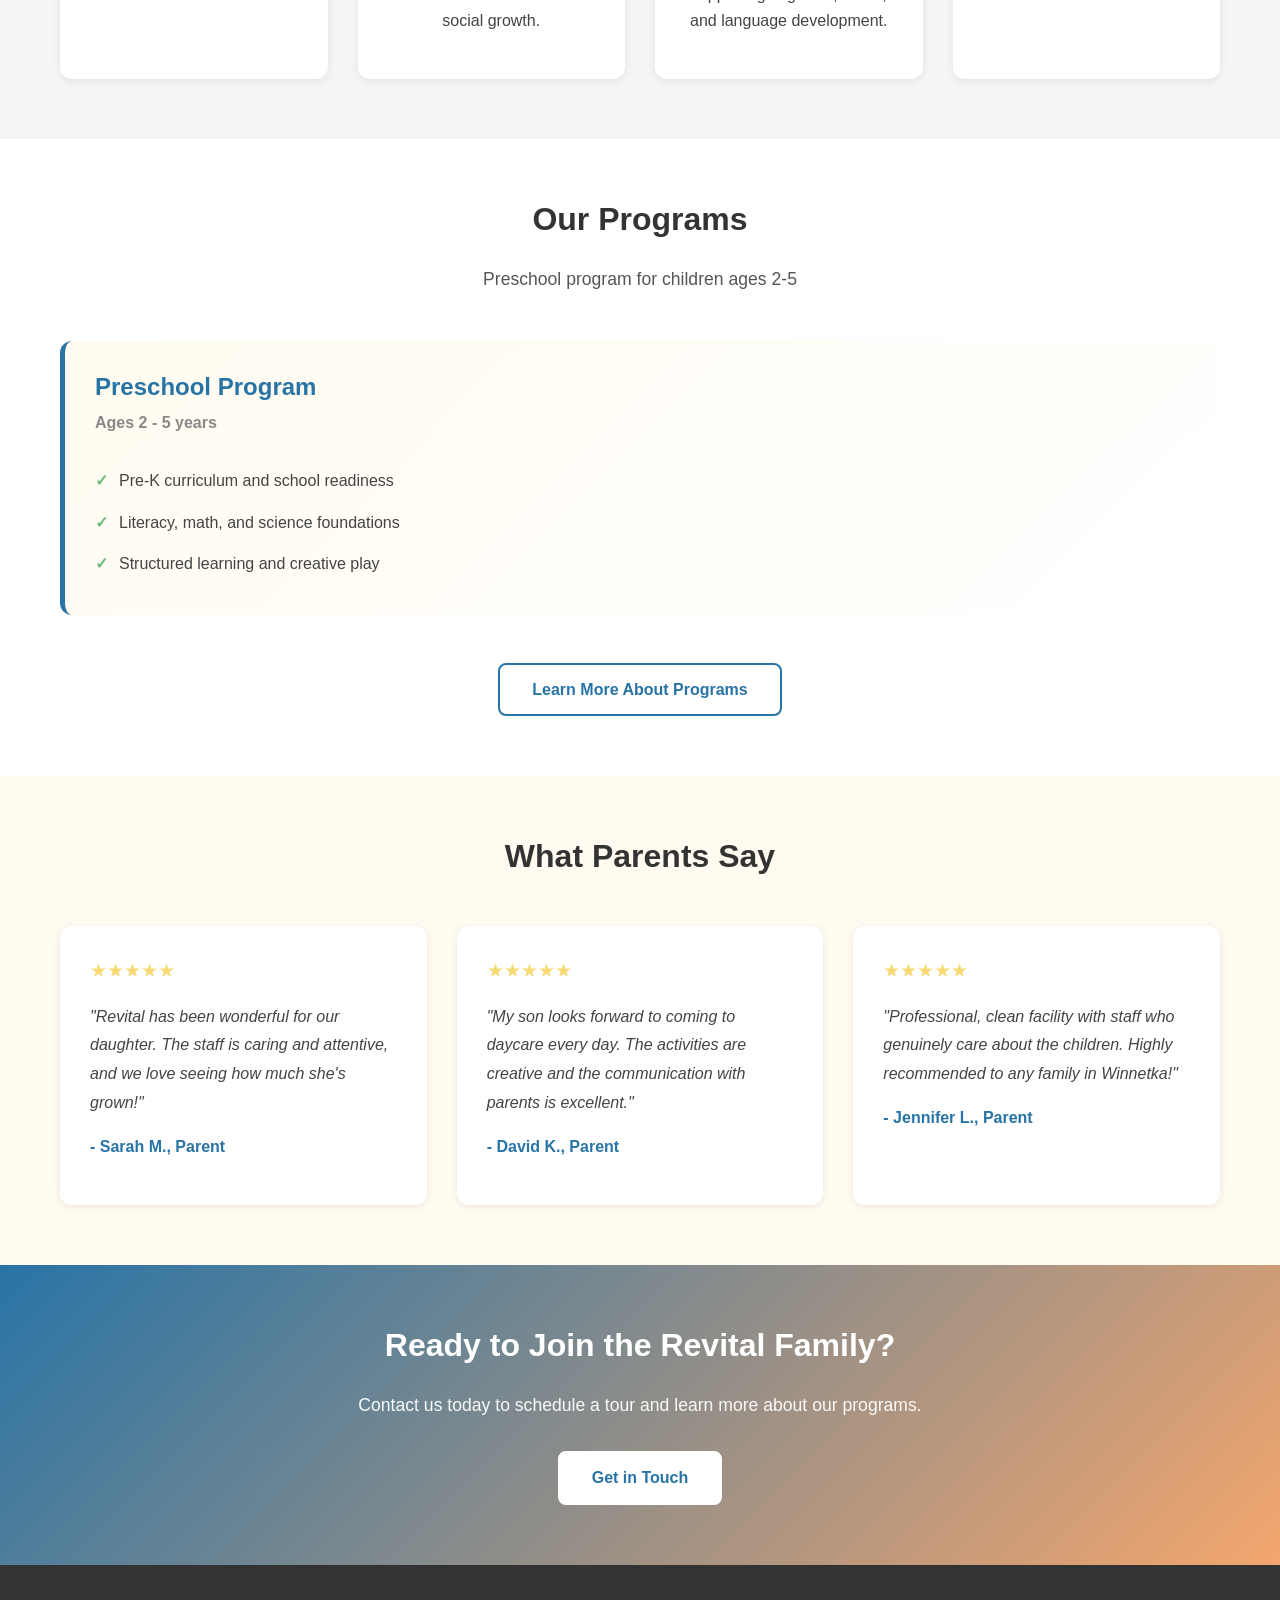
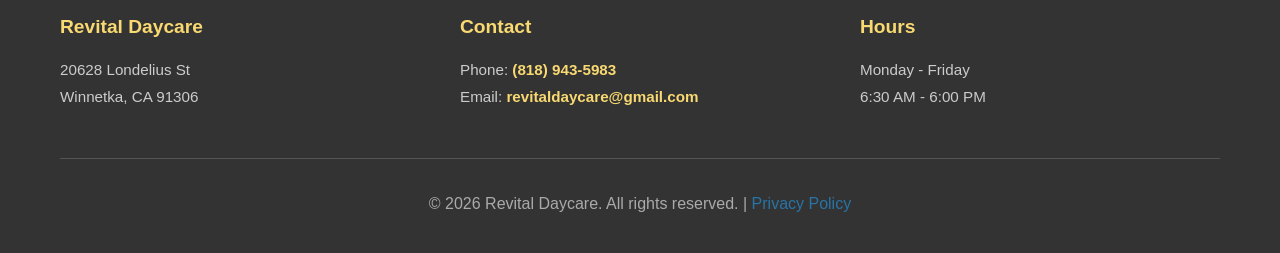
==== commit 103b1cac: "SEO fixes: titles, meta descs, schema, images, content, orphan cleanup" ====
--- a/index.html
+++ b/index.html
@@ -3,19 +3,19 @@
 <head>
     <meta charset="UTF-8">
     <meta name="viewport" content="width=device-width, initial-scale=1.0">
-    <meta name="description" content="Revital Daycare in Winnetka, CA - Quality childcare and early childhood education for infants, toddlers, and preschoolers. Play-based learning in a safe, nurturing environment. Schedule a tour today!">
-    <meta name="keywords" content="daycare, preschool, childcare, Winnetka, early childhood education">
+    <meta name="description" content="Revital Daycare in Winnetka, CA - Quality preschool for children ages 2-5. Play-based learning, nurturing staff, and a safe environment. Schedule a tour!">
+    <meta name="keywords" content="preschool, daycare, childcare, Winnetka, early childhood education">
     <meta name="author" content="Revital Daycare">
     <link rel="icon" type="image/x-icon" href="favicon.ico">
     <title>Revital Daycare - Quality Childcare in Winnetka, CA</title>
     <meta property="og:title" content="Revital Daycare - Quality Childcare in Winnetka, CA">
-    <meta property="og:description" content="Quality childcare and early childhood education for infants, toddlers, and preschoolers in Winnetka, CA.">
+    <meta property="og:description" content="Quality preschool and early childhood education for children ages 2-5 in Winnetka, CA. Play-based learning, nurturing staff, and a safe environment.">
     <meta property="og:type" content="website">
     <meta property="og:url" content="https://revitaldaycare.com">
     <meta property="og:image" content="https://revitaldaycare.com/images/og-image.jpg">
     <meta name="twitter:card" content="summary_large_image">
     <meta name="twitter:title" content="Revital Daycare - Quality Childcare in Winnetka, CA">
-    <meta name="twitter:description" content="Quality childcare and early childhood education for infants, toddlers, and preschoolers in Winnetka, CA.">
+    <meta name="twitter:description" content="Quality preschool and early childhood education for children ages 2-5 in Winnetka, CA.">
     <meta name="twitter:image" content="https://revitaldaycare.com/images/og-image.jpg">
     <meta property="og:locale" content="en_US">
     <meta property="og:site_name" content="Revital Daycare">
@@ -25,9 +25,10 @@
     {
       "@context": "https://schema.org",
       "@type": "ChildCare",
+      "@id": "https://revitaldaycare.com",
       "name": "Revital Daycare",
       "image": "https://revitaldaycare.com/images/logo.png",
-      "description": "Quality childcare and early childhood education for infants, toddlers, and preschoolers in Winnetka, CA. Play-based learning, nurturing staff, and a safe environment.",
+      "description": "Quality preschool and early childhood education for children ages 2-5 in Winnetka, CA. Play-based learning, nurturing staff, and a safe environment.",
       "address": {
         "@type": "PostalAddress",
         "streetAddress": "20628 Londelius St",
@@ -36,6 +37,11 @@
         "postalCode": "91306",
         "addressCountry": "US"
       },
+      "geo": {
+        "@type": "GeoCoordinates",
+        "latitude": 34.2011,
+        "longitude": -118.5742
+      },
       "telephone": "+1-818-943-5983",
       "url": "https://revitaldaycare.com",
       "openingHoursSpecification": {
@@ -43,7 +49,39 @@
         "dayOfWeek": ["Monday", "Tuesday", "Wednesday", "Thursday", "Friday"],
         "opens": "06:30",
         "closes": "18:00"
-      }
+      },
+      "aggregateRating": {
+        "@type": "AggregateRating",
+        "ratingValue": "4.9",
+        "bestRating": "5",
+        "ratingCount": "18"
+      },
+      "review": [
+        {
+          "@type": "Review",
+          "author": {
+            "@type": "Person",
+            "name": "Sarah M."
+          },
+          "reviewRating": {
+            "@type": "Rating",
+            "ratingValue": "5"
+          },
+          "reviewBody": "Revital Daycare has been wonderful for our daughter. The staff is caring, the environment is nurturing, and we've seen amazing growth in her social and academic skills."
+        },
+        {
+          "@type": "Review",
+          "author": {
+            "@type": "Person",
+            "name": "David L."
+          },
+          "reviewRating": {
+            "@type": "Rating",
+            "ratingValue": "5"
+          },
+          "reviewBody": "We couldn't be happier with Revital Daycare. Our son loves going every day and has learned so much. The communication with parents is excellent."
+        }
+      ]
     }
     </script>
 </head>
@@ -85,9 +123,10 @@
         <div class="container">
             <div class="welcome-content">
                 <h2>Welcome to Revital Daycare</h2>
-                <p>Located in the heart of Winnetka, CA, Revital Daycare is a licensed home-based early childhood program serving families with children ages 6 weeks through 5 years. Founded by teacher Revital Edry, our program combines the warmth of a home environment with the structure and educational focus of a professional preschool.</p>
+                <p>Located in the heart of Winnetka, CA, Revital Daycare is a licensed home-based early childhood program serving families with children ages 2-5. Founded by teacher Revital Edry, our program combines the warmth of a home environment with the structure and educational focus of a professional preschool.</p>
                 <p>We believe that the early years are the most formative, and we take that responsibility seriously. Our play-based, child-centered approach — inspired by Reggio Emilia principles — encourages children to explore, create, and discover at their own pace. Every activity in our daily routine is designed to support cognitive, social-emotional, physical, and language development.</p>
-                <p>With low child-to-staff ratios (3:1 for infants, 4:1 for toddlers, 6:1 for preschoolers), your child receives the individualized attention they deserve. We partner closely with parents through daily updates and open communication to ensure consistency between home and daycare.</p>
+                <p>With low child-to-staff ratios (6:1 for preschoolers), your child receives the individualized attention they deserve. We partner closely with parents through daily updates and open communication to ensure consistency between home and daycare.</p>
+                <p>Our curriculum includes literacy, math, science, art, music, and outdoor exploration — all taught through engaging, hands-on experiences. We also emphasize social-emotional learning, helping children develop empathy, self-regulation, and teamwork skills that form the foundation for lifelong success. Whether your child is just starting their educational journey or preparing for kindergarten, Revital Daycare provides the nurturing environment they need to thrive.</p>
             </div>
         </div>
     </section>
@@ -125,33 +164,15 @@
     <section class="programs-preview">
         <div class="container">
             <h2>Our Programs</h2>
-            <p class="section-subtitle">Tailored care for every age and stage</p>
+            <p class="section-subtitle">Preschool program for children ages 2-5</p>
             <div class="programs-grid">
                 <div class="program-card">
-                    <h3>Infant Care</h3>
-                    <p>Ages 6 weeks - 12 months</p>
+                    <h3>Preschool Program</h3>
+                    <p>Ages 2 - 5 years</p>
                     <ul>
-                        <li>Nurturing one-on-one attention</li>
-                        <li>Developmental milestones tracking</li>
-                        <li>Flexible feeding schedules</li>
-                    </ul>
-                </div>
-                <div class="program-card">
-                    <h3>Toddler Program</h3>
-                    <p>Ages 1 - 2 years</p>
-                    <ul>
-                        <li>Language development activities</li>
-                        <li>Social skill building</li>
-                        <li>Exploration and play-based learning</li>
-                    </ul>
-                </div>
-                <div class="program-card">
-                    <h3>Preschool</h3>
-                    <p>Ages 3 - 5 years</p>
-                    <ul>
-                        <li>Pre-K curriculum</li>
-                        <li>Academic readiness</li>
-                        <li>Structured learning activities</li>
+                        <li>Pre-K curriculum and school readiness</li>
+                        <li>Literacy, math, and science foundations</li>
+                        <li>Structured learning and creative play</li>
                     </ul>
                 </div>
             </div>
@@ -213,7 +234,7 @@
                 </div>
             </div>
             <div class="footer-bottom">
-                <p>&copy; 2026 Revital Daycare. All rights reserved.</p>
+                <p>&copy; 2026 Revital Daycare. All rights reserved. | <a href="privacy.html">Privacy Policy</a></p>
             </div>
         </div>
     </footer>
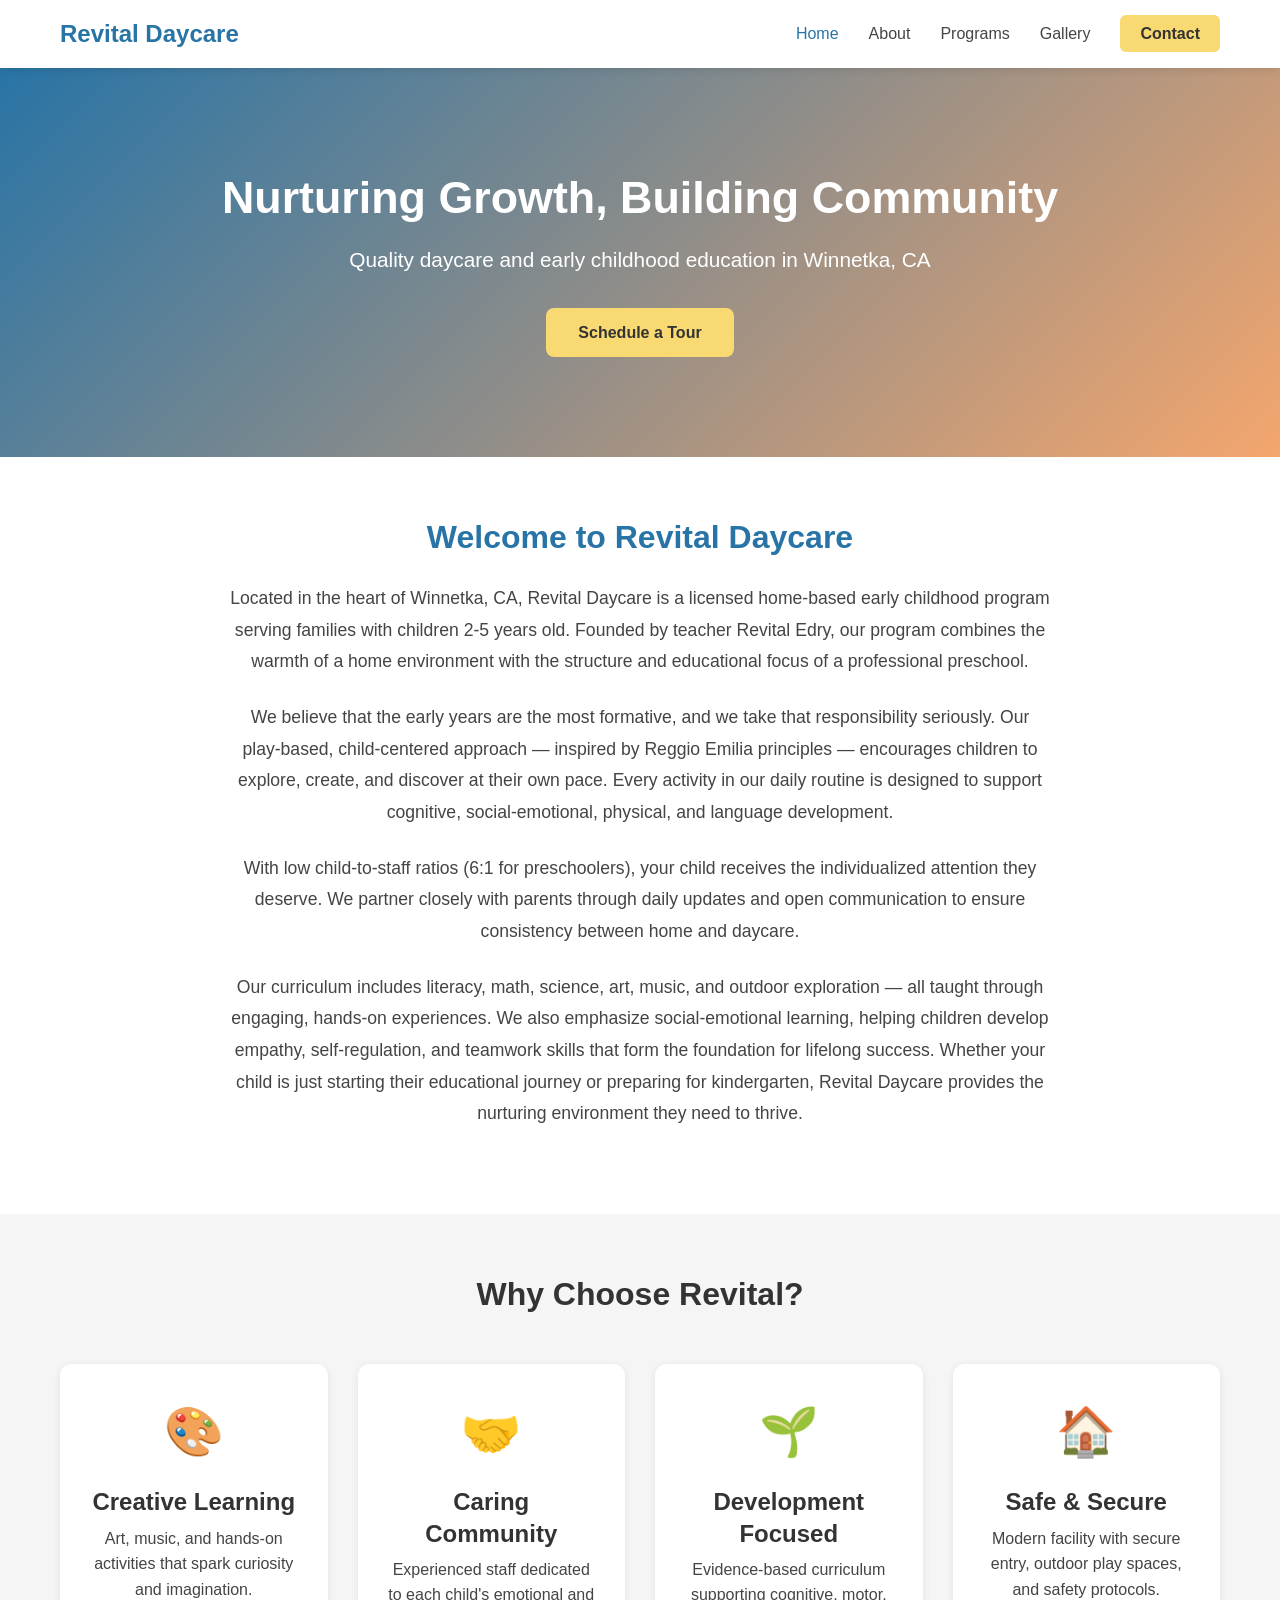
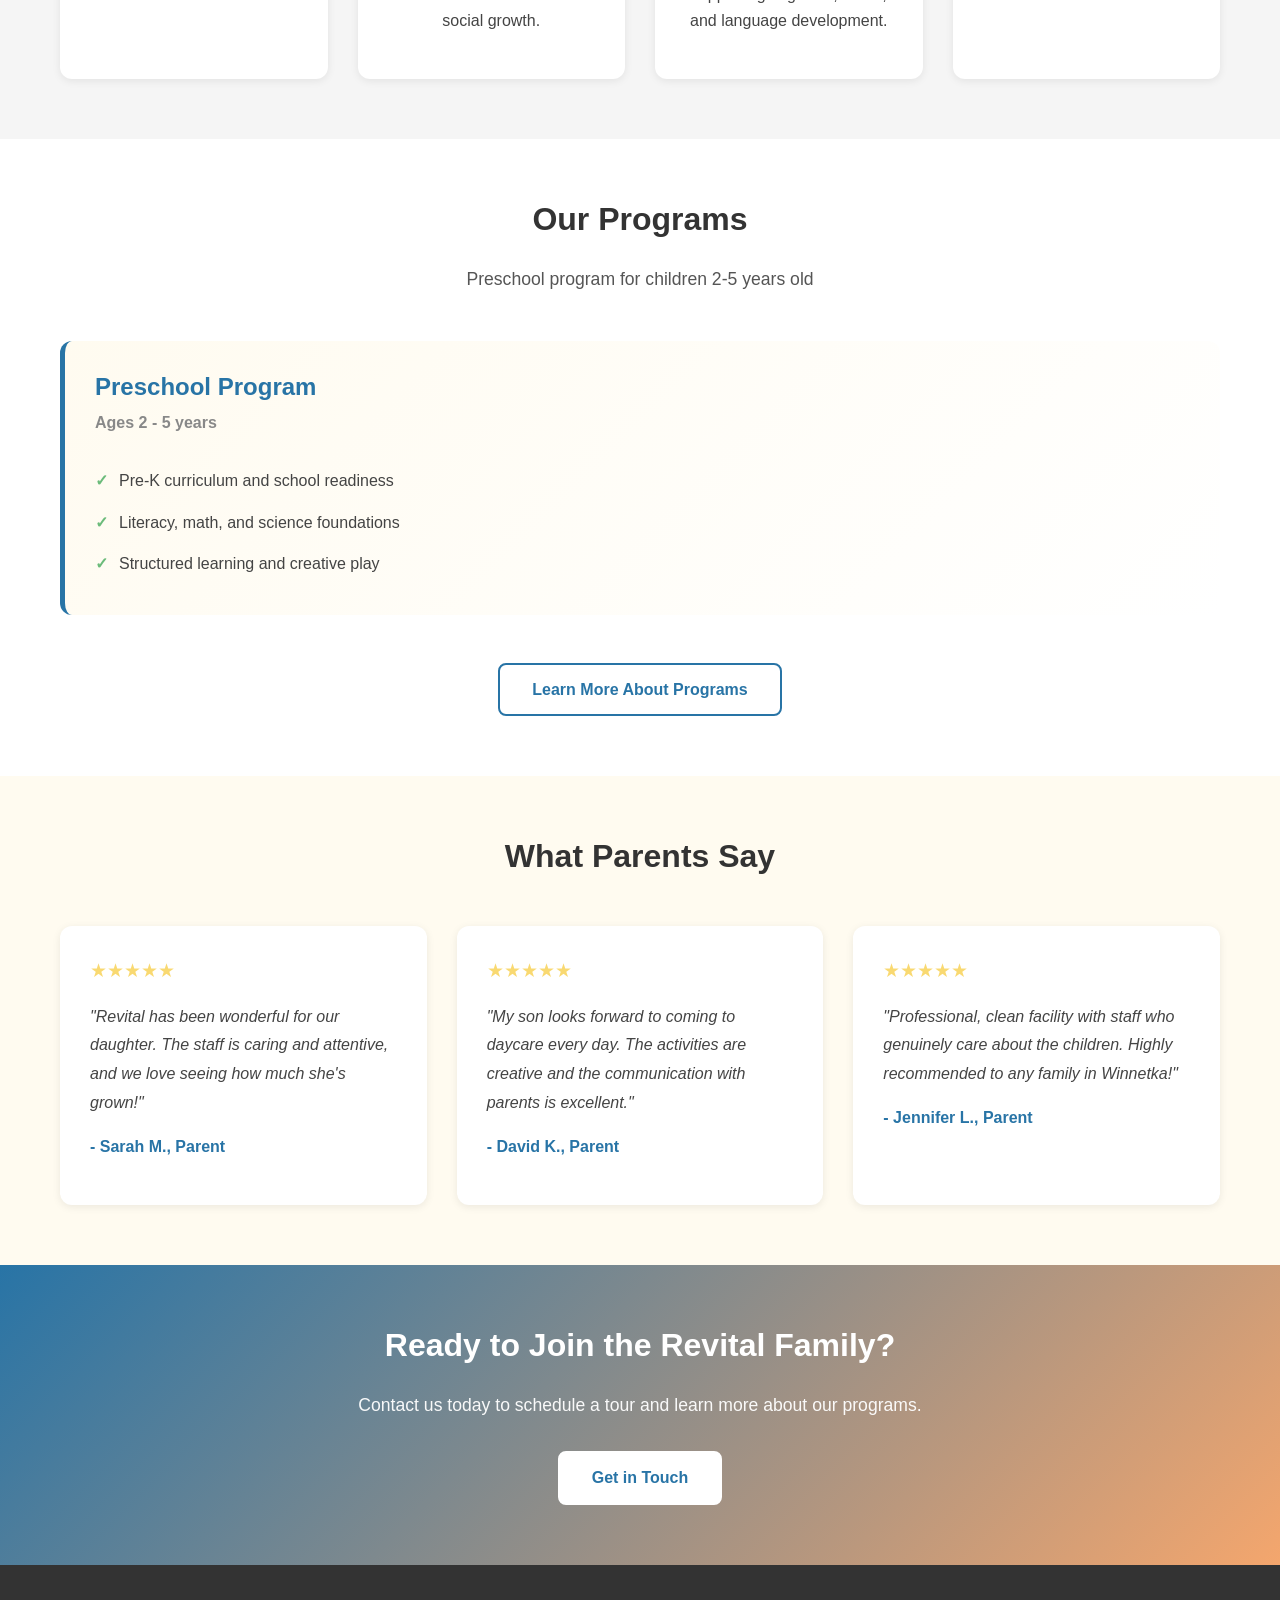
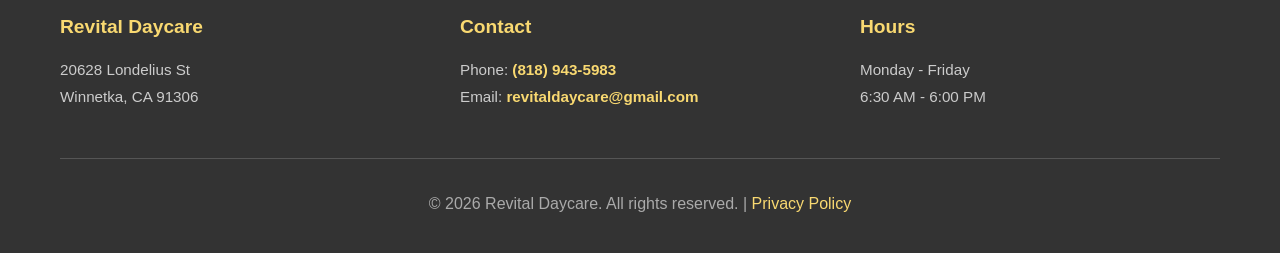
==== commit 5fbd892f: "Domain deployed, Google Maps embed, image renames, schema fixes, CSS cleanup" ====
--- a/index.html
+++ b/index.html
@@ -3,32 +3,32 @@
 <head>
     <meta charset="UTF-8">
     <meta name="viewport" content="width=device-width, initial-scale=1.0">
-    <meta name="description" content="Revital Daycare in Winnetka, CA - Quality preschool for children ages 2-5. Play-based learning, nurturing staff, and a safe environment. Schedule a tour!">
+    <meta name="description" content="Revital Daycare in Winnetka, CA - Quality preschool for children 2-5 years old. Play-based learning, nurturing staff, and a safe environment. Schedule a tour!">
     <meta name="keywords" content="preschool, daycare, childcare, Winnetka, early childhood education">
     <meta name="author" content="Revital Daycare">
     <link rel="icon" type="image/x-icon" href="favicon.ico">
     <title>Revital Daycare - Quality Childcare in Winnetka, CA</title>
     <meta property="og:title" content="Revital Daycare - Quality Childcare in Winnetka, CA">
-    <meta property="og:description" content="Quality preschool and early childhood education for children ages 2-5 in Winnetka, CA. Play-based learning, nurturing staff, and a safe environment.">
+    <meta property="og:description" content="Quality preschool and early childhood education for children 2-5 years old in Winnetka, CA. Play-based learning, nurturing staff, and a safe environment.">
     <meta property="og:type" content="website">
-    <meta property="og:url" content="https://revitaldaycare.com">
-    <meta property="og:image" content="https://revitaldaycare.com/images/og-image.jpg">
+    <meta property="og:url" content="https://websitedaycare.revitaldaycare.workers.dev">
+    <meta property="og:image" content="https://websitedaycare.revitaldaycare.workers.dev/images/og-image.jpg">
     <meta name="twitter:card" content="summary_large_image">
     <meta name="twitter:title" content="Revital Daycare - Quality Childcare in Winnetka, CA">
-    <meta name="twitter:description" content="Quality preschool and early childhood education for children ages 2-5 in Winnetka, CA.">
-    <meta name="twitter:image" content="https://revitaldaycare.com/images/og-image.jpg">
+    <meta name="twitter:description" content="Quality preschool and early childhood education for children 2-5 years old in Winnetka, CA.">
+    <meta name="twitter:image" content="https://websitedaycare.revitaldaycare.workers.dev/images/og-image.jpg">
     <meta property="og:locale" content="en_US">
     <meta property="og:site_name" content="Revital Daycare">
-    <link rel="canonical" href="https://revitaldaycare.com/">
+    <link rel="canonical" href="https://websitedaycare.revitaldaycare.workers.dev/">
     <link rel="stylesheet" href="styles.css">
     <script type="application/ld+json">
     {
       "@context": "https://schema.org",
       "@type": "ChildCare",
-      "@id": "https://revitaldaycare.com",
+      "@id": "https://websitedaycare.revitaldaycare.workers.dev",
       "name": "Revital Daycare",
-      "image": "https://revitaldaycare.com/images/logo.png",
-      "description": "Quality preschool and early childhood education for children ages 2-5 in Winnetka, CA. Play-based learning, nurturing staff, and a safe environment.",
+      "image": "https://websitedaycare.revitaldaycare.workers.dev/images/logo.png",
+      "description": "Quality preschool and early childhood education for children 2-5 years old in Winnetka, CA. Play-based learning, nurturing staff, and a safe environment.",
       "address": {
         "@type": "PostalAddress",
         "streetAddress": "20628 Londelius St",
@@ -43,7 +43,8 @@
         "longitude": -118.5742
       },
       "telephone": "+1-818-943-5983",
-      "url": "https://revitaldaycare.com",
+      "priceRange": "$$",
+      "url": "https://websitedaycare.revitaldaycare.workers.dev",
       "openingHoursSpecification": {
         "@type": "OpeningHoursSpecification",
         "dayOfWeek": ["Monday", "Tuesday", "Wednesday", "Thursday", "Friday"],
@@ -54,6 +55,7 @@
         "@type": "AggregateRating",
         "ratingValue": "4.9",
         "bestRating": "5",
+        "worstRating": "1",
         "ratingCount": "18"
       },
       "review": [
@@ -123,7 +125,7 @@
         <div class="container">
             <div class="welcome-content">
                 <h2>Welcome to Revital Daycare</h2>
-                <p>Located in the heart of Winnetka, CA, Revital Daycare is a licensed home-based early childhood program serving families with children ages 2-5. Founded by teacher Revital Edry, our program combines the warmth of a home environment with the structure and educational focus of a professional preschool.</p>
+                <p>Located in the heart of Winnetka, CA, Revital Daycare is a licensed home-based early childhood program serving families with children 2-5 years old. Founded by teacher Revital Edry, our program combines the warmth of a home environment with the structure and educational focus of a professional preschool.</p>
                 <p>We believe that the early years are the most formative, and we take that responsibility seriously. Our play-based, child-centered approach — inspired by Reggio Emilia principles — encourages children to explore, create, and discover at their own pace. Every activity in our daily routine is designed to support cognitive, social-emotional, physical, and language development.</p>
                 <p>With low child-to-staff ratios (6:1 for preschoolers), your child receives the individualized attention they deserve. We partner closely with parents through daily updates and open communication to ensure consistency between home and daycare.</p>
                 <p>Our curriculum includes literacy, math, science, art, music, and outdoor exploration — all taught through engaging, hands-on experiences. We also emphasize social-emotional learning, helping children develop empathy, self-regulation, and teamwork skills that form the foundation for lifelong success. Whether your child is just starting their educational journey or preparing for kindergarten, Revital Daycare provides the nurturing environment they need to thrive.</p>
@@ -164,7 +166,7 @@
     <section class="programs-preview">
         <div class="container">
             <h2>Our Programs</h2>
-            <p class="section-subtitle">Preschool program for children ages 2-5</p>
+            <p class="section-subtitle">Preschool program for children 2-5 years old</p>
             <div class="programs-grid">
                 <div class="program-card">
                     <h3>Preschool Program</h3>
--- a/styles.css
+++ b/styles.css
@@ -913,6 +913,29 @@
     margin-top: 1rem;
 }
 
+.form-checkbox {
+    display: flex;
+    align-items: flex-start;
+    gap: 10px;
+}
+
+.form-checkbox input[type="checkbox"] {
+    width: auto;
+    margin-top: 3px;
+    flex-shrink: 0;
+}
+
+.form-checkbox label {
+    font-weight: 400;
+    font-size: 0.9rem;
+    color: var(--text);
+    margin-bottom: 0;
+}
+
+.form-checkbox label a {
+    text-decoration: underline;
+}
+
 .form-note {
     text-align: center;
     color: #555;
@@ -928,17 +951,21 @@
     text-align: center;
 }
 
-.map-placeholder {
-    background: linear-gradient(135deg, var(--primary) 0%, var(--secondary) 100%);
+.map-embed {
+    margin-top: 2rem;
+}
+
+.map-embed iframe {
+    width: 100%;
     height: 400px;
-    border-radius: 12px;
-    display: flex;
-    flex-direction: column;
-    align-items: center;
-    justify-content: center;
-    color: white;
+    border: 0;
+    border-radius: 12px;
+}
+
+.map-embed p {
+    margin-top: 1rem;
+    text-align: center;
     font-size: 1.1rem;
-    margin-top: 2rem;
 }
 
 /* ===== FAQ ===== */
@@ -1038,6 +1065,44 @@
     padding-top: 2rem;
     border-top: 1px solid #555;
     color: #aaa;
+}
+
+.footer-bottom a {
+    color: var(--accent);
+}
+
+.footer-bottom a:hover {
+    color: white;
+}
+
+/* ===== PRIVACY POLICY ===== */
+
+.privacy-policy {
+    max-width: 800px;
+    margin: 0 auto;
+}
+
+.privacy-content h2 {
+    color: var(--primary);
+    margin: 2rem 0 1rem;
+}
+
+.privacy-content p {
+    font-size: 1.05rem;
+    line-height: 1.8;
+    color: var(--text);
+    margin-bottom: 1rem;
+}
+
+.privacy-content ul {
+    padding-left: 1.5rem;
+    margin-bottom: 1rem;
+}
+
+.privacy-content li {
+    margin-bottom: 0.5rem;
+    line-height: 1.6;
+    color: var(--text);
 }
 
 /* ===== RESPONSIVE DESIGN ===== */
@@ -1123,12 +1188,8 @@
         font-size: 2rem;
     }
 
-    .map-placeholder {
+    .map-embed iframe {
         height: 300px;
-    }
-
-    .contact-form-wrapper iframe {
-        height: 600px;
     }
 }
 
@@ -1187,7 +1248,7 @@
         padding: 20px;
     }
 
-    .contact-form-wrapper iframe {
-        height: 500px;
-    }
-}
+    .map-embed iframe {
+        height: 250px;
+    }
+}
